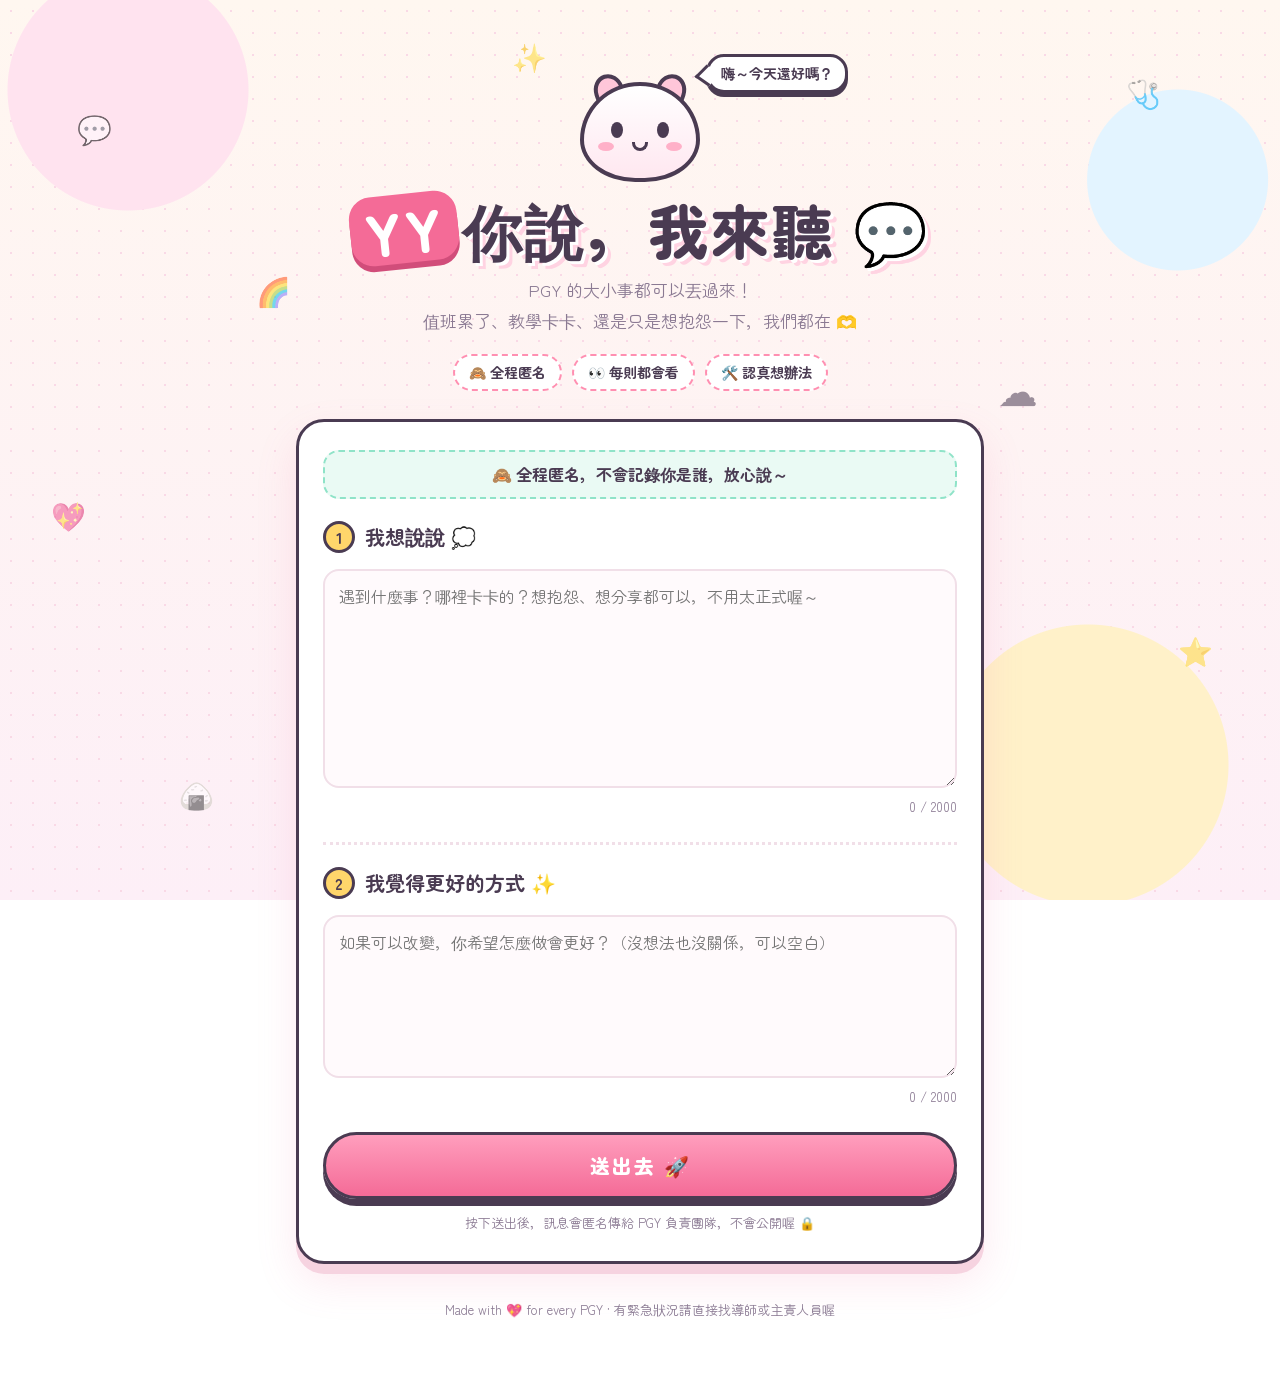
==== index.html @ 670cfe92 "Simplify form to two anonymous questions Keep only「我想說說」(required) and「我覺得更好的方式」(optional); remove i" ====
<!doctype html>
<html lang="zh-Hant">
<head>
  <meta charset="utf-8" />
  <meta name="viewport" content="width=device-width, initial-scale=1" />
  <title>YY你說，我來聽 💬</title>
  <meta name="description" content="PGY 問題回饋小站：有什麼想說的，都可以告訴我們！" />
  <link rel="icon" href="data:image/svg+xml,<svg xmlns='http://www.w3.org/2000/svg' viewBox='0 0 100 100'><text y='.9em' font-size='90'>💬</text></svg>" />
  <link rel="preconnect" href="https://fonts.googleapis.com" />
  <link rel="preconnect" href="https://fonts.gstatic.com" crossorigin />
  <link href="https://fonts.googleapis.com/css2?family=Zen+Maru+Gothic:wght@500;700;900&display=swap" rel="stylesheet" />
  <link rel="stylesheet" href="style.css" />
</head>
<body>
  <!-- 背景漂浮小物 -->
  <div class="floaties" aria-hidden="true">
    <span>💬</span><span>🩺</span><span>☁️</span><span>💖</span><span>⭐</span>
    <span>🍙</span><span>💊</span><span>🌈</span><span>🐣</span><span>✨</span>
  </div>

  <main class="wrap">
    <!-- 標題區 -->
    <header class="hero">
      <div class="mascot" id="mascot" title="戳我一下～">
        <div class="mascot-body">
          <div class="eyes"><i></i><i></i></div>
          <div class="blush"><i></i><i></i></div>
          <div class="mouth"></div>
        </div>
        <div class="mascot-ear left"></div>
        <div class="mascot-ear right"></div>
        <div class="speech" id="speech">嗨～今天還好嗎？</div>
      </div>

      <h1 class="title">
        <span class="yy">YY</span>你說，<br class="br-mobile" />我來聽 <span class="bubble-emoji">💬</span>
      </h1>
      <p class="subtitle">PGY 的大小事都可以丟過來！<br />值班累了、教學卡卡、還是只是想抱怨一下，我們都在 🫶</p>

      <ul class="promises">
        <li>🙈 全程匿名</li>
        <li>👀 每則都會看</li>
        <li>🛠️ 認真想辦法</li>
      </ul>
    </header>

    <!-- 表單 -->
    <form class="card" id="feedbackForm" novalidate>
      <p class="anon-note">🙈 全程匿名，不會記錄你是誰，放心說～</p>

      <div class="step">
        <h2><span class="num">1</span>我想說說 💭</h2>
        <label class="field">
          <span class="sr-only">我想說說</span>
          <textarea name="say" id="say" rows="7" maxlength="2000" required
            placeholder="遇到什麼事？哪裡卡卡的？想抱怨、想分享都可以，不用太正式喔～"></textarea>
          <small class="counter"><span id="countSay">0</span> / 2000</small>
        </label>
      </div>

      <div class="step">
        <h2><span class="num">2</span>我覺得更好的方式 ✨</h2>
        <label class="field">
          <span class="sr-only">我覺得更好的方式</span>
          <textarea name="better" id="better" rows="5" maxlength="2000"
            placeholder="如果可以改變，你希望怎麼做會更好？（沒想法也沒關係，可以空白）"></textarea>
          <small class="counter"><span id="countBetter">0</span> / 2000</small>
        </label>
      </div>

      <p class="error" id="error" role="alert" hidden></p>

      <button type="submit" class="send" id="sendBtn">
        <span class="send-text">送出去 🚀</span>
      </button>
      <p class="tiny">按下送出後，訊息會匿名傳給 PGY 負責團隊，不會公開喔 🔒</p>
    </form>

    <!-- 送出成功 -->
    <section class="card done" id="done" hidden>
      <div class="done-icon">💌</div>
      <h2>收到啦！謝謝你願意說 🥹</h2>
      <p id="doneMsg">我們會好好看、認真想辦法。<br />辛苦了，記得喝水、吃飯、偷偷休息一下！</p>
      <button type="button" class="send ghost" id="againBtn">再說一件事 ✍️</button>
    </section>

    <footer class="foot">
      <p>Made with 💖 for every PGY · 有緊急狀況請直接找導師或主責人員喔</p>
    </footer>
  </main>

  <div class="confetti" id="confetti" aria-hidden="true"></div>

  <script src="config.js"></script>
  <script src="script.js"></script>
</body>
</html>
---- style.css ----
:root {
  --bg: #fff7f0;
  --bg2: #fdeff7;
  --ink: #4a3b52;
  --muted: #8b7a93;
  --pink: #ff8fb1;
  --pink-deep: #f46b97;
  --yellow: #ffd66b;
  --mint: #8fe3c8;
  --sky: #9cd3ff;
  --lilac: #c7b3ff;
  --card: #ffffff;
  --line: #f1dfe8;
  --shadow: 0 10px 0 #f6d3e0, 0 18px 40px rgba(244, 107, 151, .15);
  --radius: 28px;
}

* { box-sizing: border-box; }
[hidden] { display: none !important; }

html, body { margin: 0; }

body {
  font-family: "Zen Maru Gothic", "PingFang TC", "Microsoft JhengHei", system-ui, sans-serif;
  color: var(--ink);
  background:
    radial-gradient(circle at 10% 10%, #ffe3ef 0 120px, transparent 121px),
    radial-gradient(circle at 92% 20%, #e3f4ff 0 90px, transparent 91px),
    radial-gradient(circle at 85% 85%, #fff1c9 0 140px, transparent 141px),
    radial-gradient(#f9d9e6 1.5px, transparent 1.5px) 0 0 / 22px 22px,
    linear-gradient(180deg, var(--bg), var(--bg2));
  background-attachment: fixed;
  min-height: 100vh;
  overflow-x: hidden;
}

.wrap {
  position: relative;
  z-index: 1;
  max-width: 720px;
  margin: 0 auto;
  padding: 32px 16px 48px;
}

/* ---------- 漂浮背景 ---------- */
.floaties span {
  position: fixed;
  font-size: 28px;
  opacity: .55;
  animation: float 14s ease-in-out infinite;
  pointer-events: none;
  z-index: 0;
}
.floaties span:nth-child(1)  { left: 6%;  top: 12%; animation-delay: 0s; }
.floaties span:nth-child(2)  { left: 88%; top: 8%;  animation-delay: -2s; }
.floaties span:nth-child(3)  { left: 78%; top: 40%; animation-delay: -4s; font-size: 40px; }
.floaties span:nth-child(4)  { left: 4%;  top: 55%; animation-delay: -6s; }
.floaties span:nth-child(5)  { left: 92%; top: 70%; animation-delay: -1s; }
.floaties span:nth-child(6)  { left: 14%; top: 86%; animation-delay: -8s; }
.floaties span:nth-child(7)  { left: 50%; top: 94%; animation-delay: -3s; }
.floaties span:nth-child(8)  { left: 20%; top: 30%; animation-delay: -10s; }
.floaties span:nth-child(9)  { left: 70%; top: 88%; animation-delay: -5s; }
.floaties span:nth-child(10) { left: 40%; top: 4%;  animation-delay: -7s; }

@keyframes float {
  0%, 100% { transform: translateY(0) rotate(-6deg); }
  50% { transform: translateY(-24px) rotate(8deg); }
}

/* ---------- 標題區 ---------- */
.hero { text-align: center; margin-bottom: 28px; }

.mascot {
  position: relative;
  width: 120px;
  height: 110px;
  margin: 40px auto 12px;
  cursor: pointer;
  animation: bob 3s ease-in-out infinite;
}
.mascot-body {
  position: absolute;
  inset: 10px 0 0;
  background: linear-gradient(180deg, #fff, #ffe7f0);
  border: 4px solid var(--ink);
  border-radius: 50% 50% 46% 46% / 58% 58% 42% 42%;
  z-index: 2;
}
.mascot-ear {
  position: absolute;
  top: 2px;
  width: 30px; height: 34px;
  background: #ffc6d9;
  border: 4px solid var(--ink);
  border-radius: 50% 50% 40% 40%;
  z-index: 1;
}
.mascot-ear.left  { left: 14px;  transform: rotate(-18deg); }
.mascot-ear.right { right: 14px; transform: rotate(18deg); }
.eyes { position: absolute; top: 36px; left: 0; right: 0; display: flex; justify-content: center; gap: 34px; }
.eyes i {
  width: 12px; height: 16px; background: var(--ink); border-radius: 50%;
  animation: blink 4s infinite;
}
.blush { position: absolute; top: 56px; left: 0; right: 0; display: flex; justify-content: center; gap: 52px; }
.blush i { width: 16px; height: 9px; background: #ffb0c8; border-radius: 50%; }
.mouth {
  position: absolute; top: 56px; left: 50%;
  width: 16px; height: 9px; transform: translateX(-50%);
  border: 3px solid var(--ink); border-top: 0;
  border-radius: 0 0 16px 16px;
}
.mascot.happy .mouth { height: 14px; background: #ff7f9f; }
.mascot.wiggle { animation: wiggle .5s ease; }

.speech {
  position: absolute;
  left: 100%; top: -18px;
  margin-left: 6px;
  white-space: nowrap;
  background: #fff;
  border: 3px solid var(--ink);
  border-radius: 18px;
  padding: 6px 12px;
  font-size: 14px;
  font-weight: 700;
  box-shadow: 0 4px 0 var(--ink);
}
.speech::after {
  content: "";
  position: absolute; left: -10px; bottom: 6px;
  width: 14px; height: 14px; background: #fff;
  border-left: 3px solid var(--ink); border-bottom: 3px solid var(--ink);
  transform: rotate(35deg) skew(-10deg);
}

@keyframes bob { 0%,100% { transform: translateY(0); } 50% { transform: translateY(-8px); } }
@keyframes blink { 0%, 92%, 100% { transform: scaleY(1); } 95% { transform: scaleY(.1); } }
@keyframes wiggle {
  0%,100% { transform: rotate(0); } 25% { transform: rotate(-12deg) scale(1.05); }
  50% { transform: rotate(10deg) scale(1.08); } 75% { transform: rotate(-6deg); }
}

.title {
  font-size: clamp(36px, 9vw, 60px);
  font-weight: 900;
  line-height: 1.15;
  margin: 8px 0 12px;
  letter-spacing: 2px;
  color: var(--ink);
  text-shadow: 3px 3px 0 #fff, 6px 6px 0 #ffd3e2;
}
.title .yy {
  display: inline-block;
  color: #fff;
  background: var(--pink-deep);
  padding: 0 14px;
  margin-right: 4px;
  border-radius: 22px;
  transform: rotate(-6deg);
  text-shadow: none;
  box-shadow: 0 6px 0 #d14d7a;
  animation: jelly 2.6s ease-in-out infinite;
}
.title .bubble-emoji { display: inline-block; animation: bob 2s ease-in-out infinite; }
.br-mobile { display: none; }

@keyframes jelly {
  0%, 100% { transform: rotate(-6deg) scale(1); }
  10% { transform: rotate(-6deg) scale(1.12, .9); }
  20% { transform: rotate(-6deg) scale(.94, 1.08); }
  30% { transform: rotate(-6deg) scale(1); }
}

.subtitle { font-size: 17px; color: var(--muted); line-height: 1.8; margin: 0 0 18px; }

.promises {
  list-style: none; padding: 0; margin: 0;
  display: flex; gap: 10px; justify-content: center; flex-wrap: wrap;
}
.promises li {
  background: #fff;
  border: 2px dashed var(--pink);
  border-radius: 999px;
  padding: 6px 14px;
  font-weight: 700;
  font-size: 14px;
}

/* ---------- 卡片 & 表單 ---------- */
.card {
  background: var(--card);
  border: 3px solid var(--ink);
  border-radius: var(--radius);
  box-shadow: var(--shadow);
  padding: 28px 24px;
}

.step + .step { margin-top: 26px; padding-top: 22px; border-top: 3px dotted var(--line); }

.step h2 {
  display: flex; align-items: center; gap: 10px;
  font-size: 20px; margin: 0 0 16px;
}
.num {
  display: inline-grid; place-items: center;
  width: 32px; height: 32px; flex: none;
  border-radius: 50%;
  background: var(--yellow);
  border: 3px solid var(--ink);
  font-size: 16px;
}

.field { display: block; }
.field + .field { margin-top: 14px; }
.field > span { display: block; font-weight: 700; font-size: 15px; margin-bottom: 6px; }
.sr-only {
  position: absolute; width: 1px; height: 1px; overflow: hidden;
  clip: rect(0 0 0 0); white-space: nowrap;
}
.anon-note {
  margin: 0 0 22px;
  padding: 10px 16px;
  background: #eafaf4;
  border: 2px dashed var(--mint);
  border-radius: 16px;
  font-weight: 700;
  text-align: center;
}

textarea {
  width: 100%;
  font: inherit;
  font-size: 16px;
  color: var(--ink);
  background: #fffafc;
  border: 2.5px solid var(--line);
  border-radius: 16px;
  padding: 12px 14px;
  outline: none;
  transition: border-color .2s, box-shadow .2s, transform .2s;
}
textarea:focus {
  border-color: var(--pink);
  box-shadow: 0 0 0 5px #ffe1eb;
  transform: translateY(-1px);
}
textarea { resize: vertical; min-height: 140px; line-height: 1.7; }
.counter { display: block; text-align: right; color: var(--muted); margin-top: 4px; }
.shake { animation: shake .4s; border-color: var(--pink-deep) !important; }
@keyframes shake {
  0%,100% { transform: translateX(0); } 20%,60% { transform: translateX(-8px); } 40%,80% { transform: translateX(8px); }
}

/* 按鈕 */
.send {
  display: block;
  width: 100%;
  margin-top: 26px;
  padding: 16px;
  font: inherit;
  font-size: 20px;
  font-weight: 900;
  letter-spacing: 2px;
  color: #fff;
  background: linear-gradient(180deg, #ff9ebd, var(--pink-deep));
  border: 3px solid var(--ink);
  border-radius: 999px;
  box-shadow: 0 7px 0 var(--ink);
  cursor: pointer;
  transition: transform .12s, box-shadow .12s, filter .2s;
}
.send:hover { filter: brightness(1.05); transform: translateY(-2px); box-shadow: 0 9px 0 var(--ink); }
.send:active { transform: translateY(5px); box-shadow: 0 2px 0 var(--ink); }
.send:disabled { filter: grayscale(.4); cursor: wait; }
.send.ghost { background: #fff; color: var(--ink); max-width: 280px; margin: 22px auto 0; font-size: 17px; }

.tiny { text-align: center; font-size: 13px; color: var(--muted); margin: 14px 0 0; }

.error {
  margin: 18px 0 0;
  padding: 10px 14px;
  background: #ffe6ec;
  border: 2px solid var(--pink-deep);
  border-radius: 14px;
  font-weight: 700;
  color: #c4335f;
}

/* 成功 */
.done { text-align: center; animation: pop .5s cubic-bezier(.5, 1.8, .5, .8); }
.done-icon { font-size: 72px; animation: bob 2s ease-in-out infinite; }
.done h2 { margin: 6px 0 10px; font-size: 24px; }
.done p { color: var(--muted); line-height: 1.8; margin: 0; }
@keyframes pop { from { transform: scale(.6); opacity: 0; } to { transform: scale(1); opacity: 1; } }

.foot { text-align: center; color: var(--muted); font-size: 13px; margin-top: 36px; }

/* 彩帶 */
.confetti { position: fixed; inset: 0; pointer-events: none; z-index: 10; overflow: hidden; }
.confetti i {
  position: absolute; top: -40px;
  font-style: normal; font-size: 24px;
  animation: fall linear forwards;
}
@keyframes fall {
  to { transform: translateY(110vh) rotate(540deg); opacity: .8; }
}

/* ---------- 手機 ---------- */
@media (max-width: 560px) {
  .card { padding: 22px 16px; }
  .br-mobile { display: inline; }
  .speech { left: 50%; top: -42px; margin-left: 0; transform: translateX(-50%); }
  .speech::after { left: 50%; bottom: -10px; transform: translateX(-50%) rotate(-45deg); }
}

@media (prefers-reduced-motion: reduce) {
  *, *::before, *::after { animation: none !important; transition: none !important; }
}
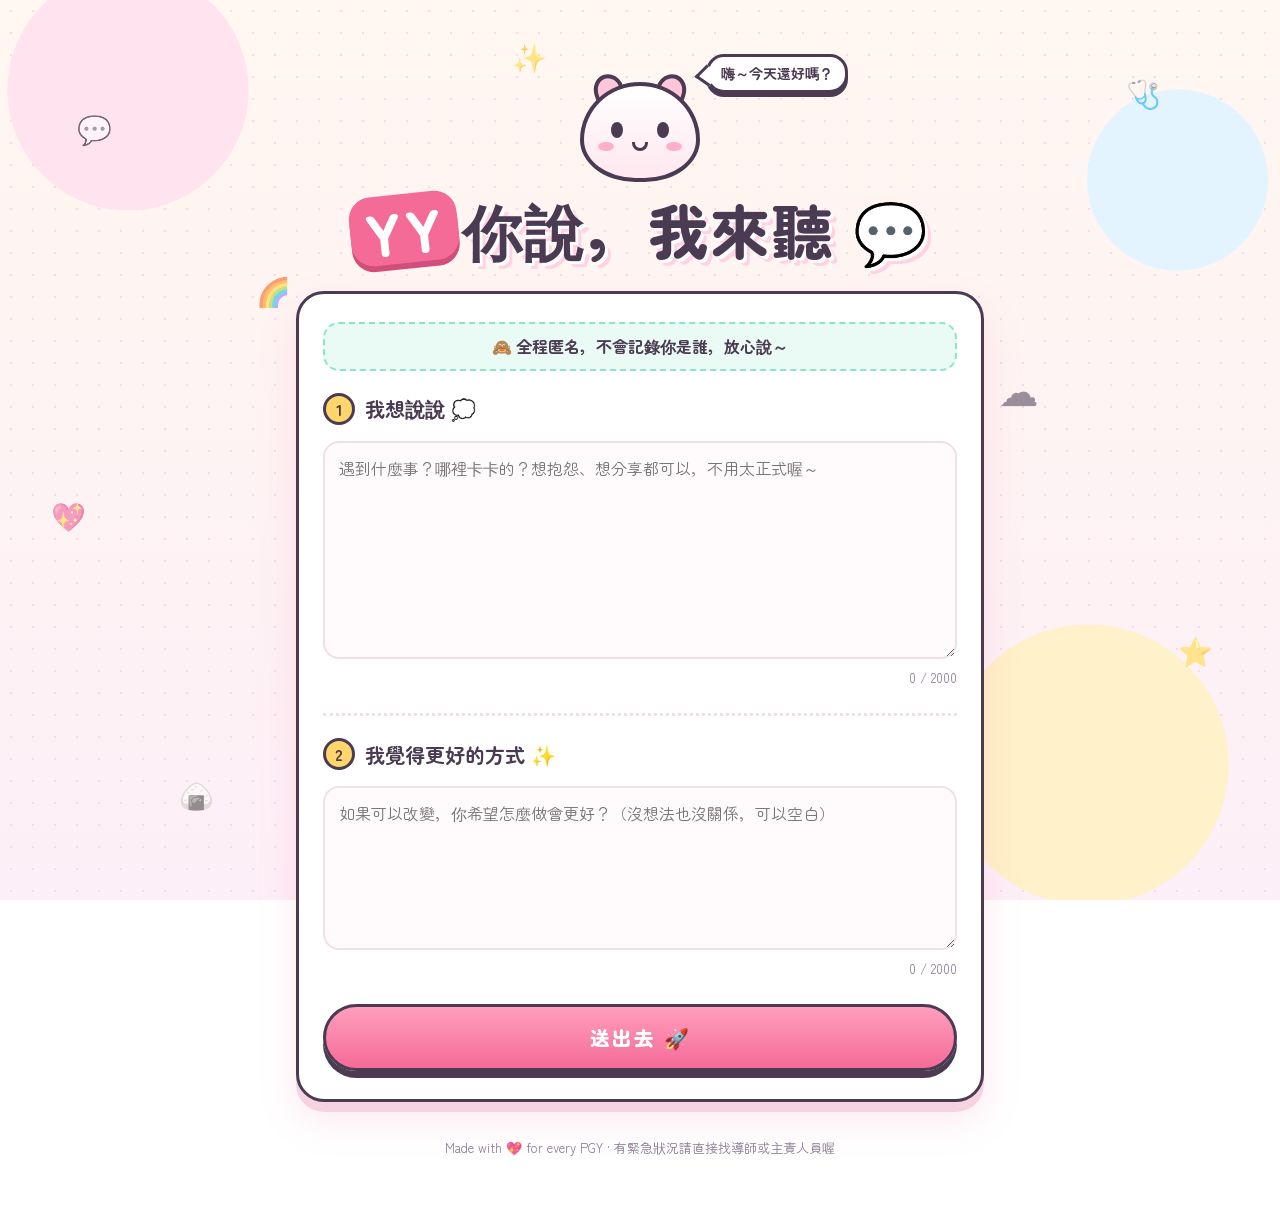
==== commit 34580cc1: "Remove subtitle, promise badges and footnote from page Co-Authored-By: Claude Opus 5.5 <noreply@anth" ====
--- a/index.html
+++ b/index.html
@@ -35,13 +35,6 @@
       <h1 class="title">
         <span class="yy">YY</span>你說，<br class="br-mobile" />我來聽 <span class="bubble-emoji">💬</span>
       </h1>
-      <p class="subtitle">PGY 的大小事都可以丟過來！<br />值班累了、教學卡卡、還是只是想抱怨一下，我們都在 🫶</p>
-
-      <ul class="promises">
-        <li>🙈 全程匿名</li>
-        <li>👀 每則都會看</li>
-        <li>🛠️ 認真想辦法</li>
-      </ul>
     </header>
 
     <!-- 表單 -->
@@ -73,7 +66,6 @@
       <button type="submit" class="send" id="sendBtn">
         <span class="send-text">送出去 🚀</span>
       </button>
-      <p class="tiny">按下送出後，訊息會匿名傳給 PGY 負責團隊，不會公開喔 🔒</p>
     </form>
 
     <!-- 送出成功 -->
--- a/style.css
+++ b/style.css
@@ -170,21 +170,6 @@
   10% { transform: rotate(-6deg) scale(1.12, .9); }
   20% { transform: rotate(-6deg) scale(.94, 1.08); }
   30% { transform: rotate(-6deg) scale(1); }
-}
-
-.subtitle { font-size: 17px; color: var(--muted); line-height: 1.8; margin: 0 0 18px; }
-
-.promises {
-  list-style: none; padding: 0; margin: 0;
-  display: flex; gap: 10px; justify-content: center; flex-wrap: wrap;
-}
-.promises li {
-  background: #fff;
-  border: 2px dashed var(--pink);
-  border-radius: 999px;
-  padding: 6px 14px;
-  font-weight: 700;
-  font-size: 14px;
 }
 
 /* ---------- 卡片 & 表單 ---------- */
@@ -275,8 +260,6 @@
 .send:disabled { filter: grayscale(.4); cursor: wait; }
 .send.ghost { background: #fff; color: var(--ink); max-width: 280px; margin: 22px auto 0; font-size: 17px; }
 
-.tiny { text-align: center; font-size: 13px; color: var(--muted); margin: 14px 0 0; }
-
 .error {
   margin: 18px 0 0;
   padding: 10px 14px;
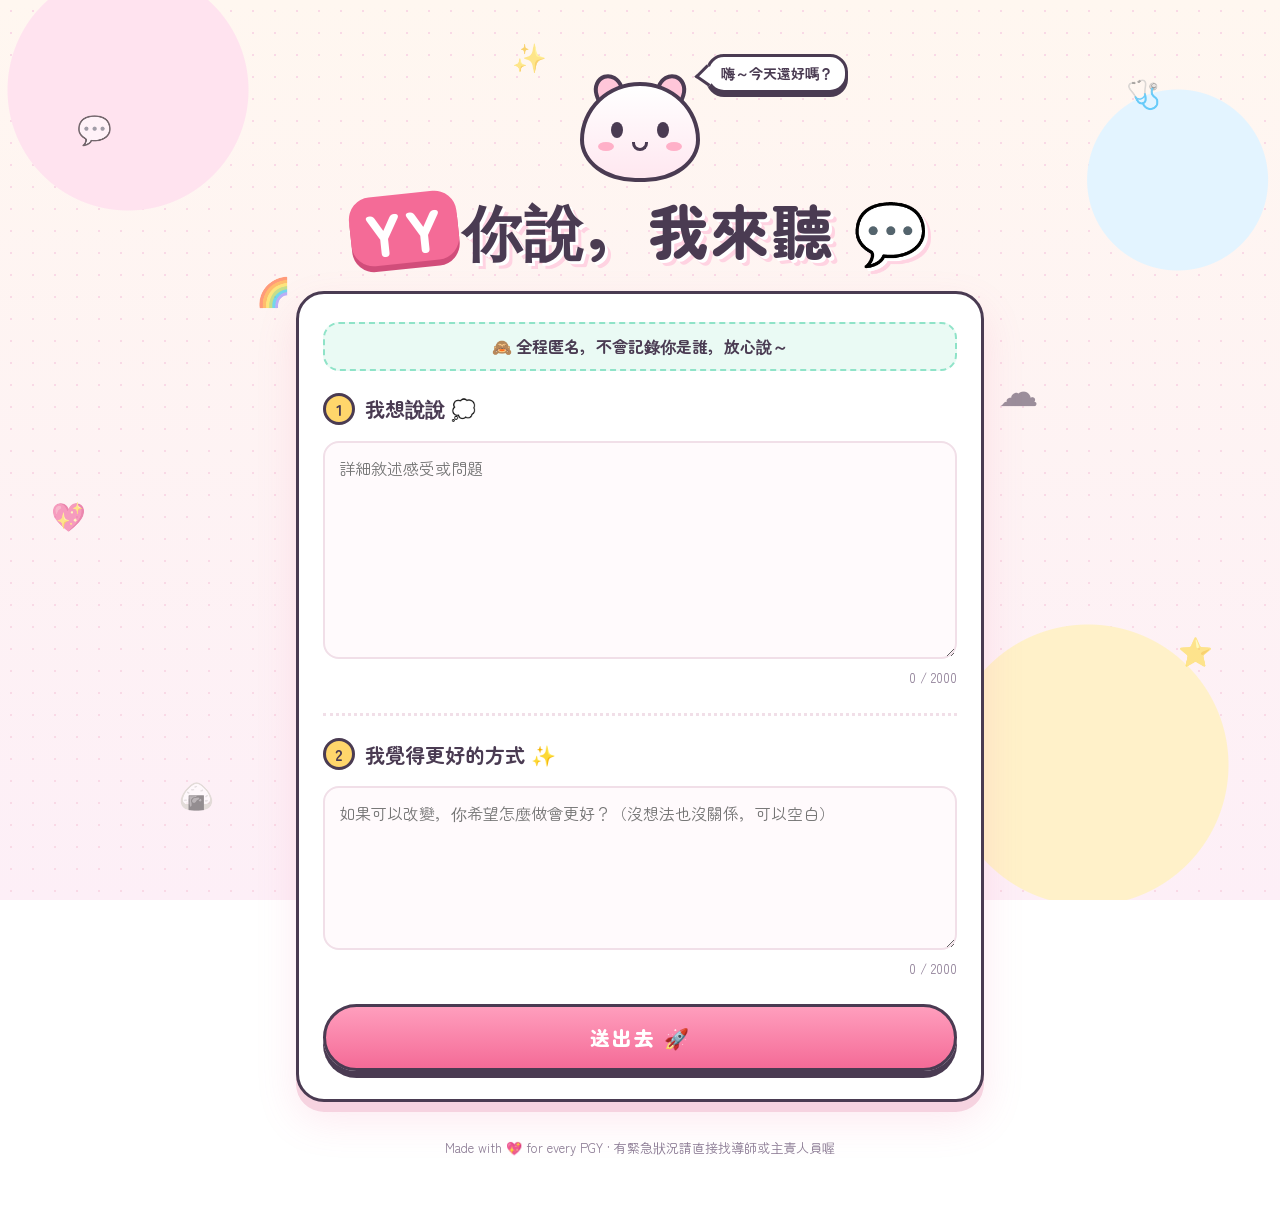
==== commit 61118b9c: "Update「我想說說」placeholder text Co-Authored-By: Claude Opus 5.5 <noreply@anthropic.com> Claude-Session:" ====
--- a/index.html
+++ b/index.html
@@ -46,7 +46,7 @@
         <label class="field">
           <span class="sr-only">我想說說</span>
           <textarea name="say" id="say" rows="7" maxlength="2000" required
-            placeholder="遇到什麼事？哪裡卡卡的？想抱怨、想分享都可以，不用太正式喔～"></textarea>
+            placeholder="詳細敘述感受或問題"></textarea>
           <small class="counter"><span id="countSay">0</span> / 2000</small>
         </label>
       </div>
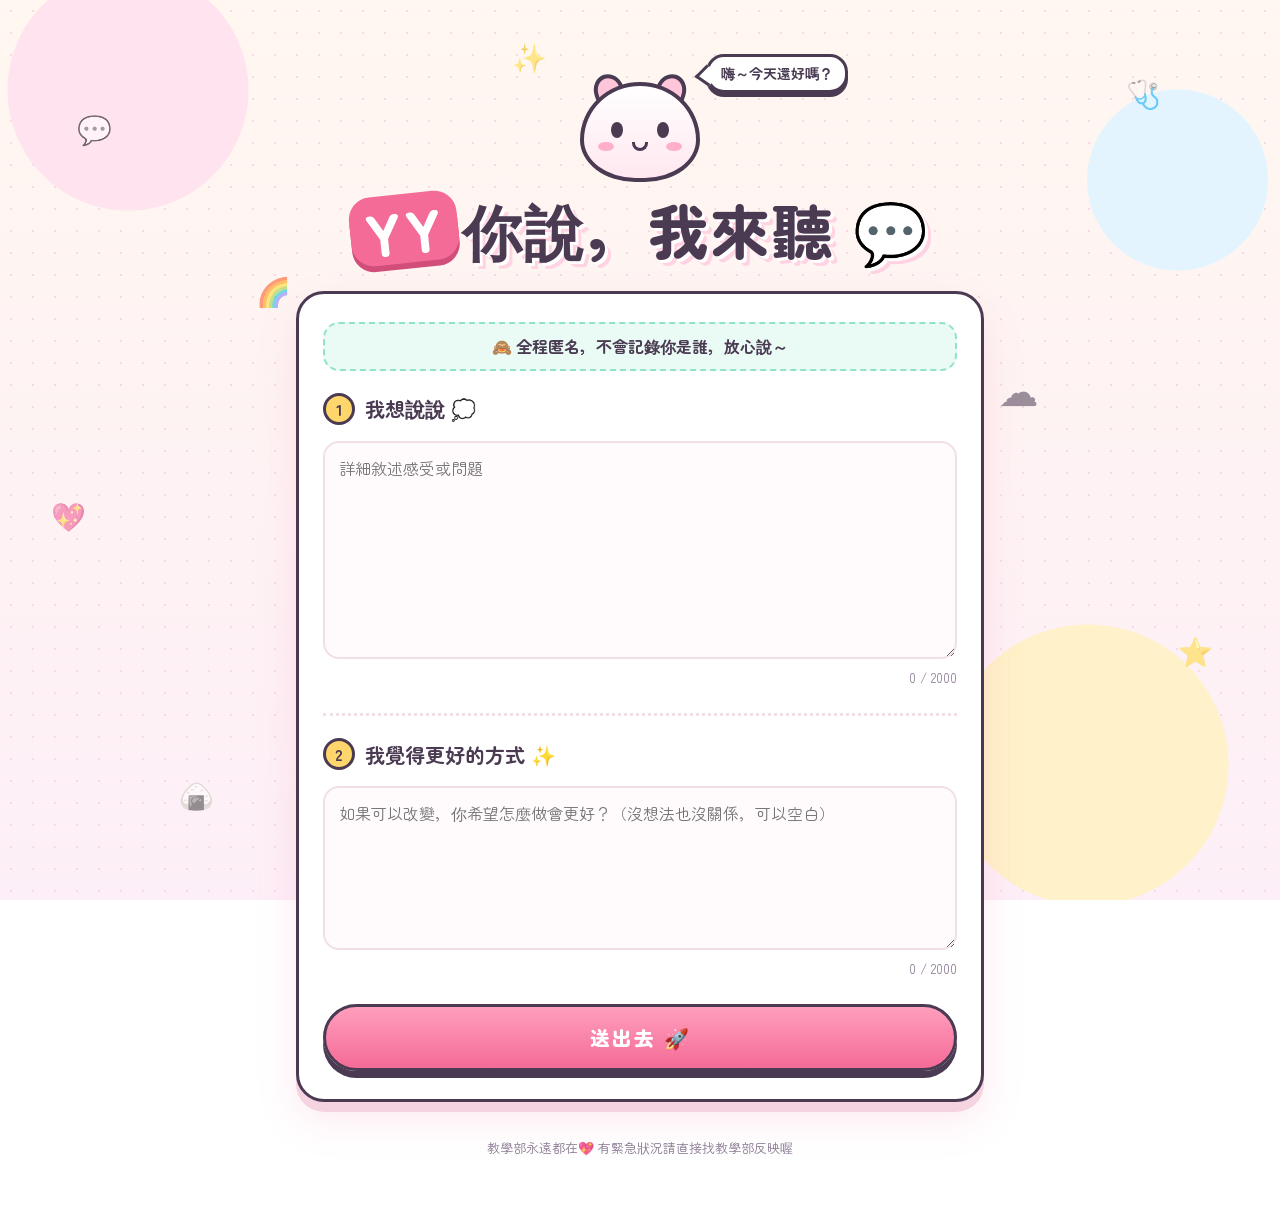
==== commit afbfee54: "Update footer text Co-Authored-By: Claude Opus 5.5 <noreply@anthropic.com> Claude-Session: https://c" ====
--- a/index.html
+++ b/index.html
@@ -77,7 +77,7 @@
     </section>
 
     <footer class="foot">
-      <p>Made with 💖 for every PGY · 有緊急狀況請直接找導師或主責人員喔</p>
+      <p>教學部永遠都在💖 有緊急狀況請直接找教學部反映喔</p>
     </footer>
   </main>
 
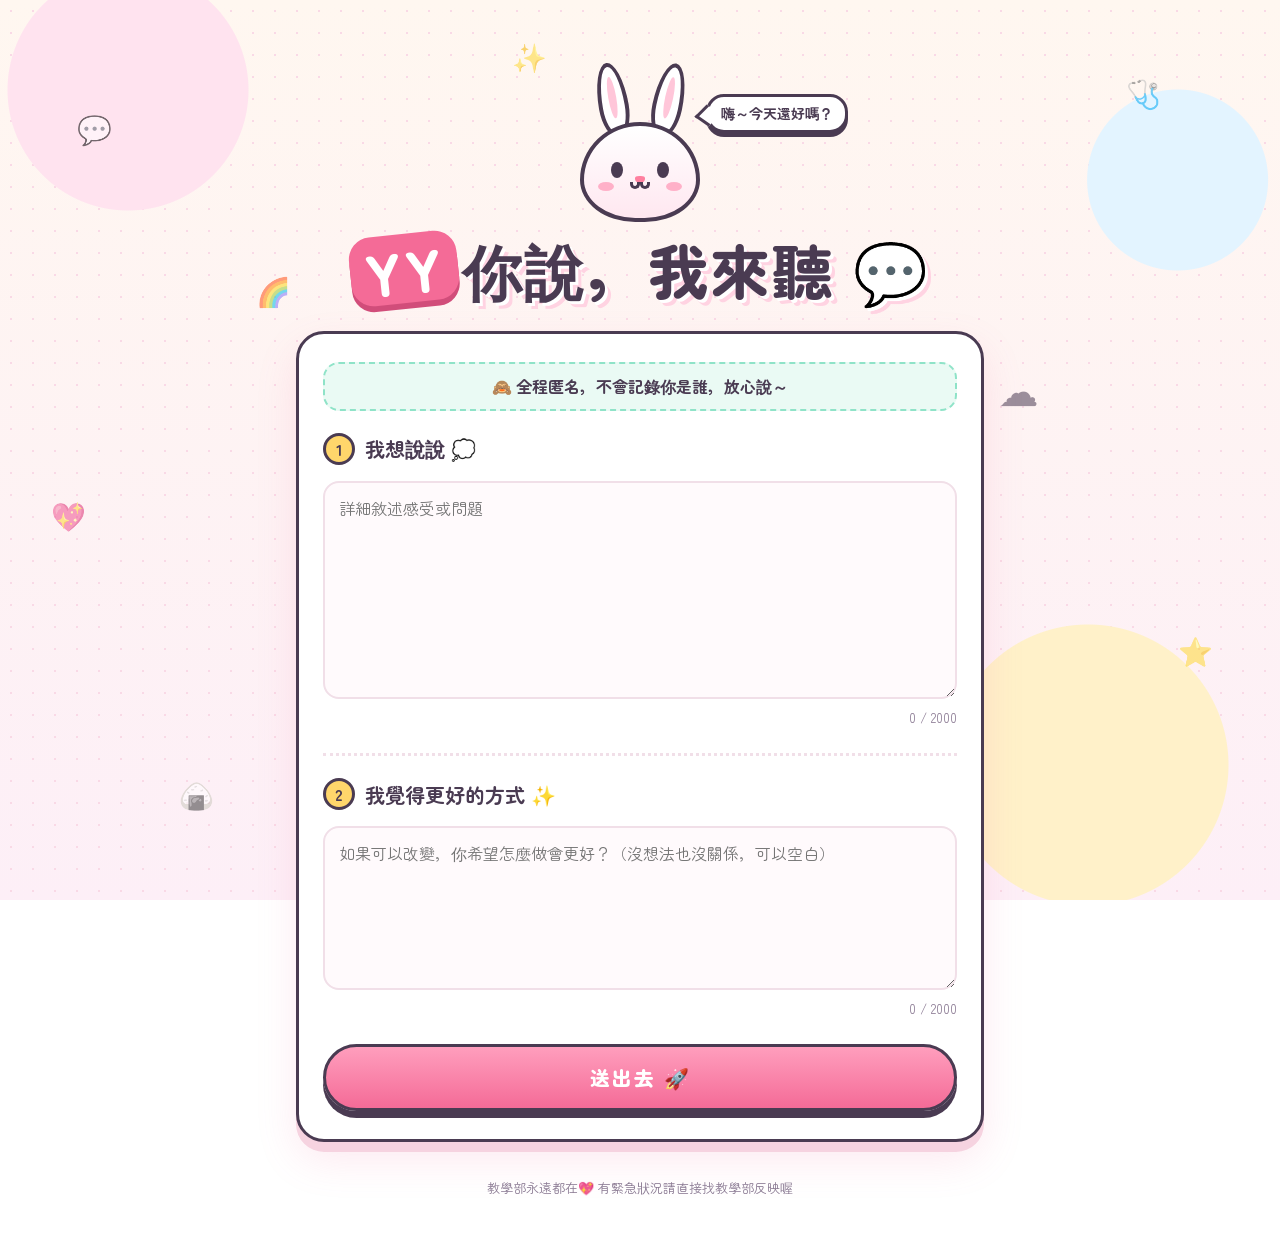
==== commit 5eb4bb61: "Change mascot from bear to bunny Co-Authored-By: Claude Opus 5.5 <noreply@anthropic.com> Claude-Sess" ====
--- a/index.html
+++ b/index.html
@@ -25,6 +25,7 @@
         <div class="mascot-body">
           <div class="eyes"><i></i><i></i></div>
           <div class="blush"><i></i><i></i></div>
+          <div class="nose"></div>
           <div class="mouth"></div>
         </div>
         <div class="mascot-ear left"></div>
--- a/style.css
+++ b/style.css
@@ -74,7 +74,7 @@
   position: relative;
   width: 120px;
   height: 110px;
-  margin: 40px auto 12px;
+  margin: 80px auto 12px;
   cursor: pointer;
   animation: bob 3s ease-in-out infinite;
 }
@@ -88,15 +88,26 @@
 }
 .mascot-ear {
   position: absolute;
-  top: 2px;
-  width: 30px; height: 34px;
+  top: -50px;
+  width: 30px; height: 74px;
+  background: #fff;
+  border: 4px solid var(--ink);
+  border-radius: 50% 50% 45% 45% / 60% 60% 40% 40%;
+  z-index: 1;
+  transform-origin: 50% 100%;
+  transition: transform .3s cubic-bezier(.5, 1.8, .5, .8);
+}
+.mascot-ear::after {
+  content: "";
+  position: absolute;
+  inset: 10px 7px 14px;
   background: #ffc6d9;
-  border: 4px solid var(--ink);
-  border-radius: 50% 50% 40% 40%;
-  z-index: 1;
-}
-.mascot-ear.left  { left: 14px;  transform: rotate(-18deg); }
-.mascot-ear.right { right: 14px; transform: rotate(18deg); }
+  border-radius: 50%;
+}
+.mascot-ear.left  { left: 24px;  transform: rotate(-10deg); }
+.mascot-ear.right { right: 24px; transform: rotate(12deg); }
+.mascot.happy .mascot-ear.left  { transform: rotate(-24deg); }
+.mascot.happy .mascot-ear.right { transform: rotate(26deg); }
 .eyes { position: absolute; top: 36px; left: 0; right: 0; display: flex; justify-content: center; gap: 34px; }
 .eyes i {
   width: 12px; height: 16px; background: var(--ink); border-radius: 50%;
@@ -104,13 +115,27 @@
 }
 .blush { position: absolute; top: 56px; left: 0; right: 0; display: flex; justify-content: center; gap: 52px; }
 .blush i { width: 16px; height: 9px; background: #ffb0c8; border-radius: 50%; }
+.nose {
+  position: absolute; top: 50px; left: 50%;
+  width: 10px; height: 7px; transform: translateX(-50%);
+  background: #ff7f9f;
+  border-radius: 50% 50% 60% 60% / 40% 40% 70% 70%;
+}
 .mouth {
   position: absolute; top: 56px; left: 50%;
-  width: 16px; height: 9px; transform: translateX(-50%);
+  width: 20px; height: 8px; transform: translateX(-50%);
+}
+.mouth::before, .mouth::after {
+  content: "";
+  position: absolute; top: 0;
+  width: 10px; height: 7px;
   border: 3px solid var(--ink); border-top: 0;
-  border-radius: 0 0 16px 16px;
-}
-.mascot.happy .mouth { height: 14px; background: #ff7f9f; }
+  border-radius: 0 0 10px 10px;
+  box-sizing: border-box;
+}
+.mouth::before { left: 0; }
+.mouth::after { right: 0; }
+.mascot.happy .mouth::before, .mascot.happy .mouth::after { height: 9px; background: #ff9fb8; }
 .mascot.wiggle { animation: wiggle .5s ease; }
 
 .speech {
@@ -294,7 +319,8 @@
 @media (max-width: 560px) {
   .card { padding: 22px 16px; }
   .br-mobile { display: inline; }
-  .speech { left: 50%; top: -42px; margin-left: 0; transform: translateX(-50%); }
+  .mascot { margin-top: 112px; }
+  .speech { left: 50%; top: -100px; margin-left: 0; transform: translateX(-50%); }
   .speech::after { left: 50%; bottom: -10px; transform: translateX(-50%) rotate(-45deg); }
 }
 
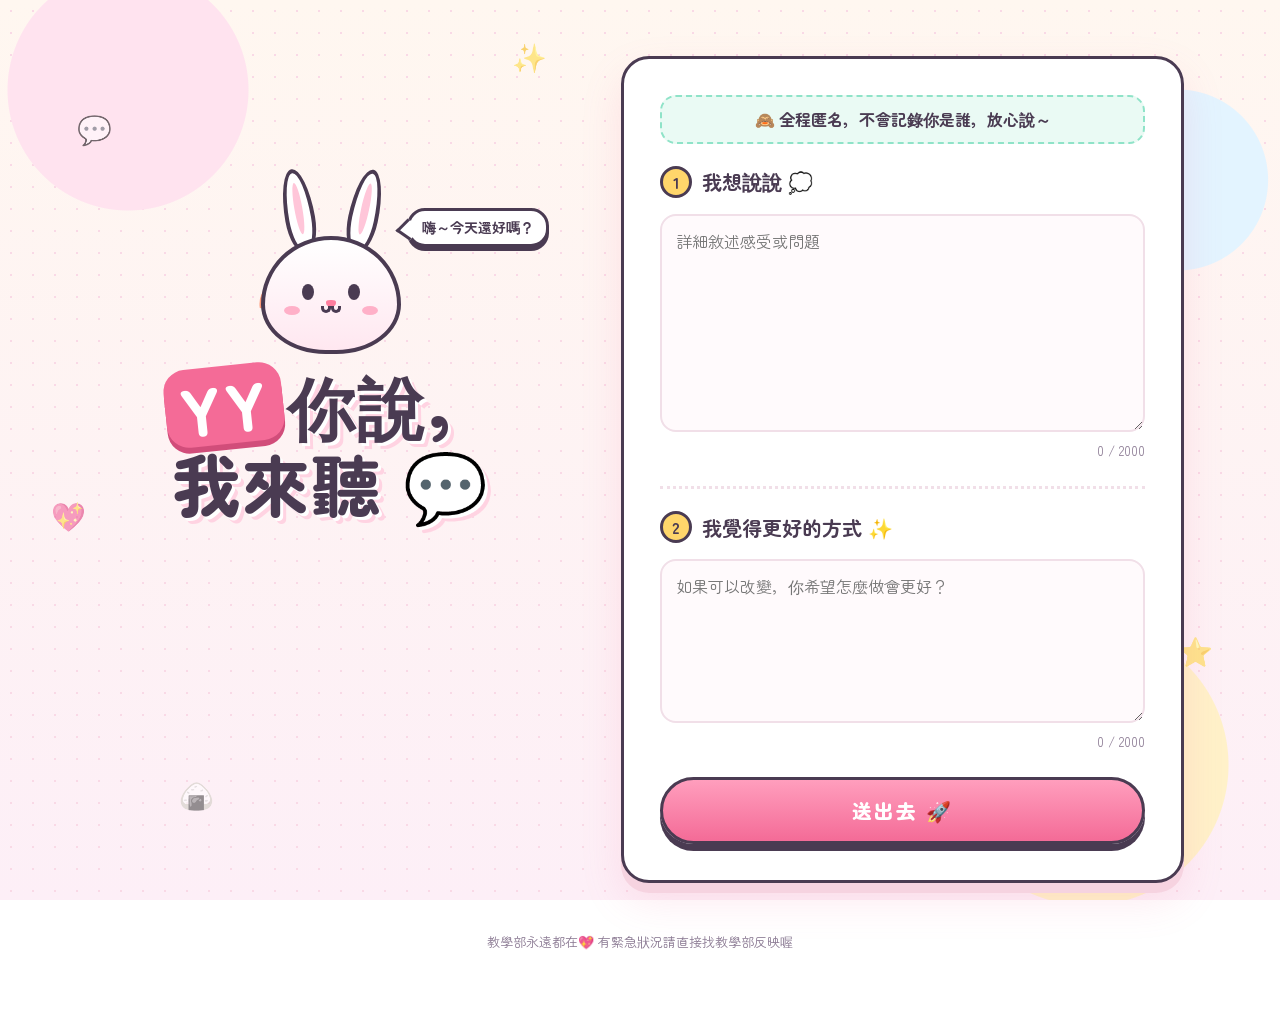
==== commit ca68db15: "Responsive layout and shorter second-question placeholder - Desktop (>=960px): two-column layout wit" ====
--- a/index.html
+++ b/index.html
@@ -2,7 +2,7 @@
 <html lang="zh-Hant">
 <head>
   <meta charset="utf-8" />
-  <meta name="viewport" content="width=device-width, initial-scale=1" />
+  <meta name="viewport" content="width=device-width, initial-scale=1, viewport-fit=cover" />
   <title>YY你說，我來聽 💬</title>
   <meta name="description" content="PGY 問題回饋小站：有什麼想說的，都可以告訴我們！" />
   <link rel="icon" href="data:image/svg+xml,<svg xmlns='http://www.w3.org/2000/svg' viewBox='0 0 100 100'><text y='.9em' font-size='90'>💬</text></svg>" />
@@ -40,7 +40,7 @@
 
     <!-- 表單 -->
     <form class="card" id="feedbackForm" novalidate>
-      <p class="anon-note">🙈 全程匿名，不會記錄你是誰，放心說～</p>
+      <p class="anon-note">🙈 全程匿名，<span class="nowrap">不會記錄你是誰，</span><span class="nowrap">放心說～</span></p>
 
       <div class="step">
         <h2><span class="num">1</span>我想說說 💭</h2>
@@ -57,7 +57,7 @@
         <label class="field">
           <span class="sr-only">我覺得更好的方式</span>
           <textarea name="better" id="better" rows="5" maxlength="2000"
-            placeholder="如果可以改變，你希望怎麼做會更好？（沒想法也沒關係，可以空白）"></textarea>
+            placeholder="如果可以改變，你希望怎麼做會更好？"></textarea>
           <small class="counter"><span id="countBetter">0</span> / 2000</small>
         </label>
       </div>
--- a/style.css
+++ b/style.css
@@ -39,7 +39,11 @@
   z-index: 1;
   max-width: 720px;
   margin: 0 auto;
-  padding: 32px 16px 48px;
+  padding:
+    max(32px, env(safe-area-inset-top))
+    max(16px, env(safe-area-inset-right))
+    max(48px, env(safe-area-inset-bottom))
+    max(16px, env(safe-area-inset-left));
 }
 
 /* ---------- 漂浮背景 ---------- */
@@ -224,6 +228,7 @@
 .field { display: block; }
 .field + .field { margin-top: 14px; }
 .field > span { display: block; font-weight: 700; font-size: 15px; margin-bottom: 6px; }
+.nowrap { display: inline-block; }
 .sr-only {
   position: absolute; width: 1px; height: 1px; overflow: hidden;
   clip: rect(0 0 0 0); white-space: nowrap;
@@ -316,12 +321,85 @@
 }
 
 /* ---------- 手機 ---------- */
+/* ---------- 響應式 ---------- */
+
+/* 桌機（≥ 960px）：左邊標題、右邊表單 */
+@media (min-width: 960px) {
+  .wrap {
+    max-width: 1120px;
+    padding-top: 56px;
+    display: grid;
+    grid-template-columns: minmax(0, 1fr) minmax(0, 1.2fr);
+    column-gap: 56px;
+    align-items: start;
+  }
+  .hero {
+    grid-column: 1;
+    grid-row: 1;
+    position: sticky;
+    top: 48px;
+    margin-bottom: 0;
+    padding-top: clamp(40px, 10vh, 120px);
+  }
+  .card { grid-column: 2; grid-row: 1; padding: 36px 36px; }
+  .foot { grid-column: 1 / -1; }
+  .br-mobile { display: inline; }
+  .title { font-size: clamp(52px, 5.4vw, 68px); }
+  .mascot { width: 140px; height: 128px; }
+  .eyes { top: 44px; }
+  .nose { top: 60px; }
+  .mouth { top: 66px; }
+  .blush { top: 66px; gap: 62px; }
+  .mascot-ear { height: 84px; top: -58px; }
+  .mascot-ear.left { left: 30px; }
+  .mascot-ear.right { right: 30px; }
+}
+
+/* 大螢幕（≥ 1440px） */
+@media (min-width: 1440px) {
+  .wrap { max-width: 1240px; }
+  textarea { font-size: 17px; }
+}
+
+/* 平板（561px – 959px） */
+@media (min-width: 561px) and (max-width: 959px) {
+  .wrap { max-width: 680px; padding-top: 40px; }
+  .card { padding: 32px 28px; }
+}
+
+/* 手機（≤ 560px） */
 @media (max-width: 560px) {
-  .card { padding: 22px 16px; }
+  body { background-attachment: scroll; }
+  .floaties span { font-size: 22px; opacity: .4; }
+  .floaties span:nth-child(n+7) { display: none; }
+  .card { padding: 22px 16px; border-radius: 24px; }
   .br-mobile { display: inline; }
   .mascot { margin-top: 112px; }
   .speech { left: 50%; top: -100px; margin-left: 0; transform: translateX(-50%); }
   .speech::after { left: 50%; bottom: -10px; transform: translateX(-50%) rotate(-45deg); }
+  .anon-note { font-size: 14px; padding: 10px 12px; }
+  .step h2 { font-size: 18px; }
+  .step + .step { margin-top: 20px; padding-top: 18px; }
+  textarea { min-height: 120px; }
+  .send { font-size: 18px; padding: 14px; }
+}
+
+/* 小手機（≤ 360px） */
+@media (max-width: 360px) {
+  .title { font-size: 32px; letter-spacing: 1px; }
+  .title .yy { padding: 0 10px; border-radius: 16px; }
+  .anon-note { font-size: 13px; }
+  .speech { font-size: 13px; padding: 5px 10px; }
+}
+
+/* 手機橫向：高度很矮時縮小上方留白 */
+@media (max-height: 500px) and (orientation: landscape) and (max-width: 959px) {
+  .wrap { padding-top: max(16px, env(safe-area-inset-top)); }
+  .mascot { margin-top: 64px; }
+  .speech { left: 100%; top: -18px; margin-left: 6px; transform: none; }
+  .speech::after { left: -10px; bottom: 6px; transform: rotate(35deg) skew(-10deg); }
+  .br-mobile { display: none; }
+  .title { font-size: 40px; }
 }
 
 @media (prefers-reduced-motion: reduce) {
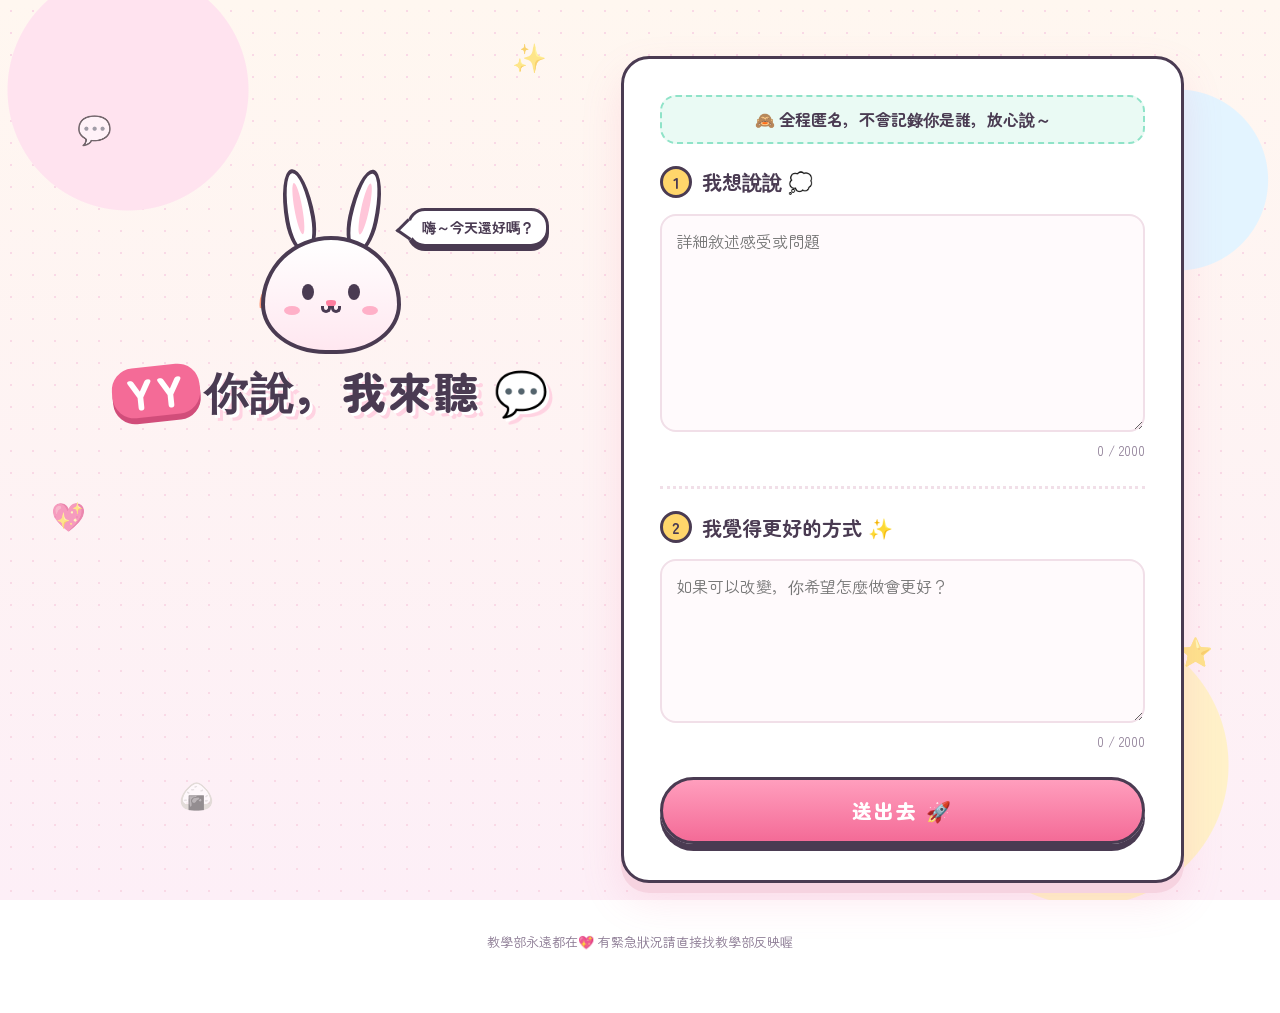
==== commit 22fa71d1: "Keep title on a single line at every screen size Co-Authored-By: Claude Opus 5.5 <noreply@anthropic." ====
--- a/index.html
+++ b/index.html
@@ -34,7 +34,7 @@
       </div>
 
       <h1 class="title">
-        <span class="yy">YY</span>你說，<br class="br-mobile" />我來聽 <span class="bubble-emoji">💬</span>
+        <span class="yy">YY</span>你說，我來聽 <span class="bubble-emoji">💬</span>
       </h1>
     </header>
 
--- a/style.css
+++ b/style.css
@@ -171,7 +171,8 @@
 }
 
 .title {
-  font-size: clamp(36px, 9vw, 60px);
+  font-size: clamp(24px, calc((100vw - 32px) / 10.8), 60px);
+  white-space: nowrap;
   font-weight: 900;
   line-height: 1.15;
   margin: 8px 0 12px;
@@ -192,7 +193,6 @@
   animation: jelly 2.6s ease-in-out infinite;
 }
 .title .bubble-emoji { display: inline-block; animation: bob 2s ease-in-out infinite; }
-.br-mobile { display: none; }
 
 @keyframes jelly {
   0%, 100% { transform: rotate(-6deg) scale(1); }
@@ -343,8 +343,7 @@
   }
   .card { grid-column: 2; grid-row: 1; padding: 36px 36px; }
   .foot { grid-column: 1 / -1; }
-  .br-mobile { display: inline; }
-  .title { font-size: clamp(52px, 5.4vw, 68px); }
+  .title { font-size: clamp(32px, 3.4vw, 52px); }
   .mascot { width: 140px; height: 128px; }
   .eyes { top: 44px; }
   .nose { top: 60px; }
@@ -373,7 +372,6 @@
   .floaties span { font-size: 22px; opacity: .4; }
   .floaties span:nth-child(n+7) { display: none; }
   .card { padding: 22px 16px; border-radius: 24px; }
-  .br-mobile { display: inline; }
   .mascot { margin-top: 112px; }
   .speech { left: 50%; top: -100px; margin-left: 0; transform: translateX(-50%); }
   .speech::after { left: 50%; bottom: -10px; transform: translateX(-50%) rotate(-45deg); }
@@ -386,7 +384,7 @@
 
 /* 小手機（≤ 360px） */
 @media (max-width: 360px) {
-  .title { font-size: 32px; letter-spacing: 1px; }
+  .title { letter-spacing: 1px; }
   .title .yy { padding: 0 10px; border-radius: 16px; }
   .anon-note { font-size: 13px; }
   .speech { font-size: 13px; padding: 5px 10px; }
@@ -398,8 +396,7 @@
   .mascot { margin-top: 64px; }
   .speech { left: 100%; top: -18px; margin-left: 6px; transform: none; }
   .speech::after { left: -10px; bottom: 6px; transform: rotate(35deg) skew(-10deg); }
-  .br-mobile { display: none; }
-  .title { font-size: 40px; }
+    .title { font-size: 40px; }
 }
 
 @media (prefers-reduced-motion: reduce) {
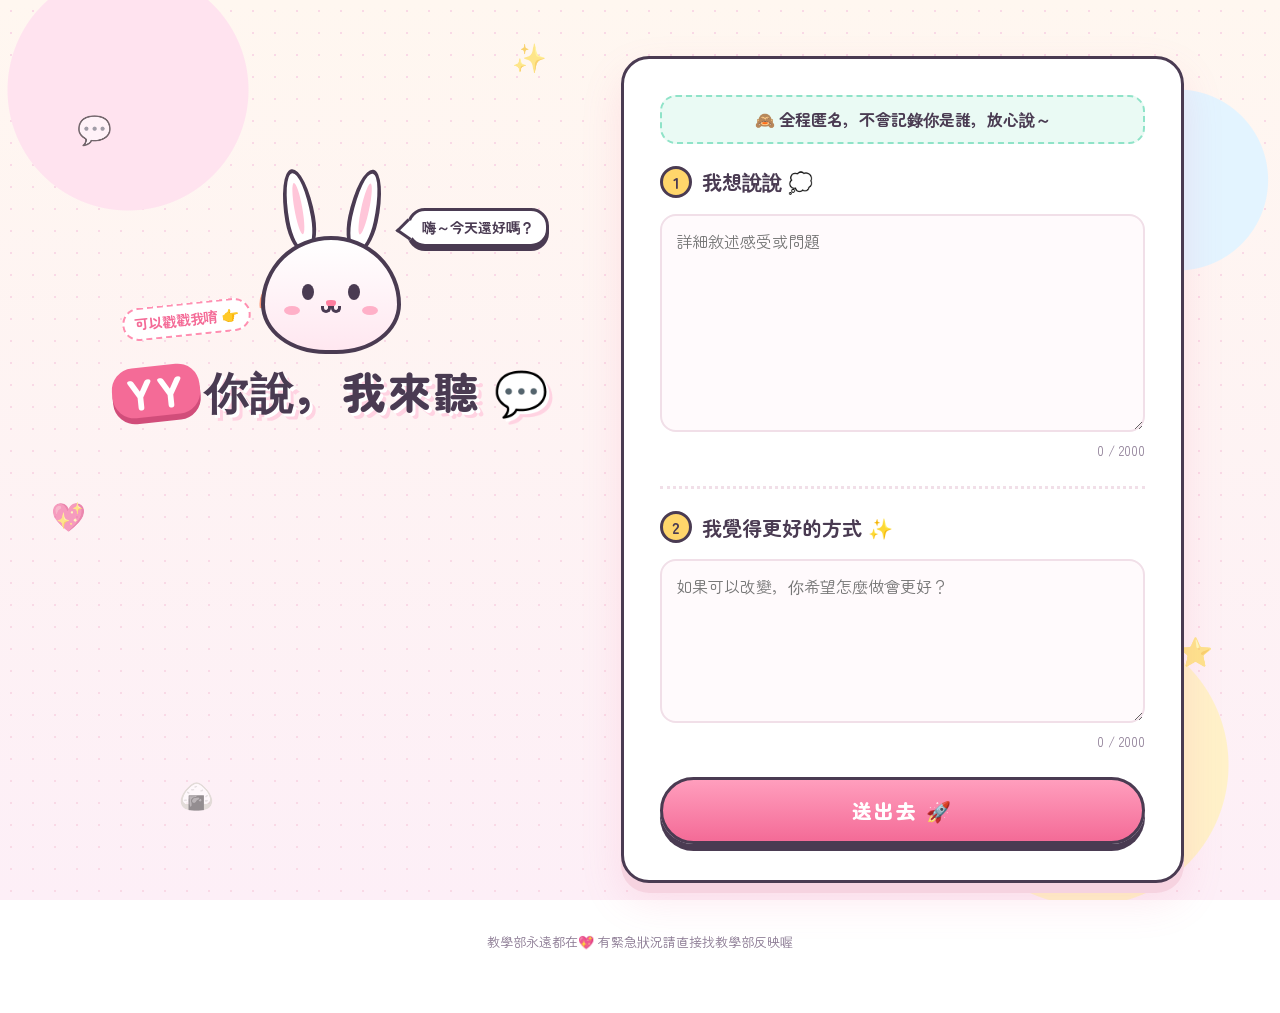
==== commit 474af5ff: "Add「可以戳戳我唷」hint next to the bunny Co-Authored-By: Claude Opus 5.5 <noreply@anthropic.com> Claude-Ses" ====
--- a/index.html
+++ b/index.html
@@ -31,6 +31,7 @@
         <div class="mascot-ear left"></div>
         <div class="mascot-ear right"></div>
         <div class="speech" id="speech">嗨～今天還好嗎？</div>
+        <div class="poke-hint" aria-hidden="true"><span class="nowrap">可以</span><span class="nowrap">戳戳我唷</span></div>
       </div>
 
       <h1 class="title">
--- a/style.css
+++ b/style.css
@@ -141,6 +141,31 @@
 .mouth::after { right: 0; }
 .mascot.happy .mouth::before, .mascot.happy .mouth::after { height: 9px; background: #ff9fb8; }
 .mascot.wiggle { animation: wiggle .5s ease; }
+
+.poke-hint {
+  position: absolute;
+  right: 100%; bottom: 18px;
+  margin-right: 10px;
+  white-space: nowrap;
+  font-size: 14px;
+  font-weight: 700;
+  color: var(--pink-deep);
+  background: #fff;
+  border: 2px dashed var(--pink);
+  border-radius: 999px;
+  padding: 4px 10px;
+  transform: rotate(-6deg);
+  animation: nudge 1.6s ease-in-out infinite;
+}
+.poke-hint::after { content: " 👉"; }
+@keyframes nudge {
+  0%, 100% { transform: rotate(-6deg) translateX(0); }
+  50% { transform: rotate(-6deg) translateX(5px); }
+}
+@keyframes nudge-left {
+  0%, 100% { transform: rotate(6deg) translateX(0); }
+  50% { transform: rotate(6deg) translateX(-5px); }
+}
 
 .speech {
   position: absolute;
@@ -375,6 +400,15 @@
   .mascot { margin-top: 112px; }
   .speech { left: 50%; top: -100px; margin-left: 0; transform: translateX(-50%); }
   .speech::after { left: 50%; bottom: -10px; transform: translateX(-50%) rotate(-45deg); }
+  .poke-hint {
+    right: auto; left: 100%;
+    margin-right: 0; margin-left: 4px;
+    font-size: 12px; padding: 3px 7px;
+    transform: rotate(6deg);
+    animation-name: nudge-left;
+  }
+  .poke-hint::after { content: none; }
+  .poke-hint::before { content: "👈 "; }
   .anon-note { font-size: 14px; padding: 10px 12px; }
   .step h2 { font-size: 18px; }
   .step + .step { margin-top: 20px; padding-top: 18px; }
@@ -384,6 +418,7 @@
 
 /* 小手機（≤ 360px） */
 @media (max-width: 360px) {
+  .poke-hint { white-space: normal; width: max-content; max-width: 72px; text-align: center; line-height: 1.35; border-radius: 14px; }
   .title { letter-spacing: 1px; }
   .title .yy { padding: 0 10px; border-radius: 16px; }
   .anon-note { font-size: 13px; }
